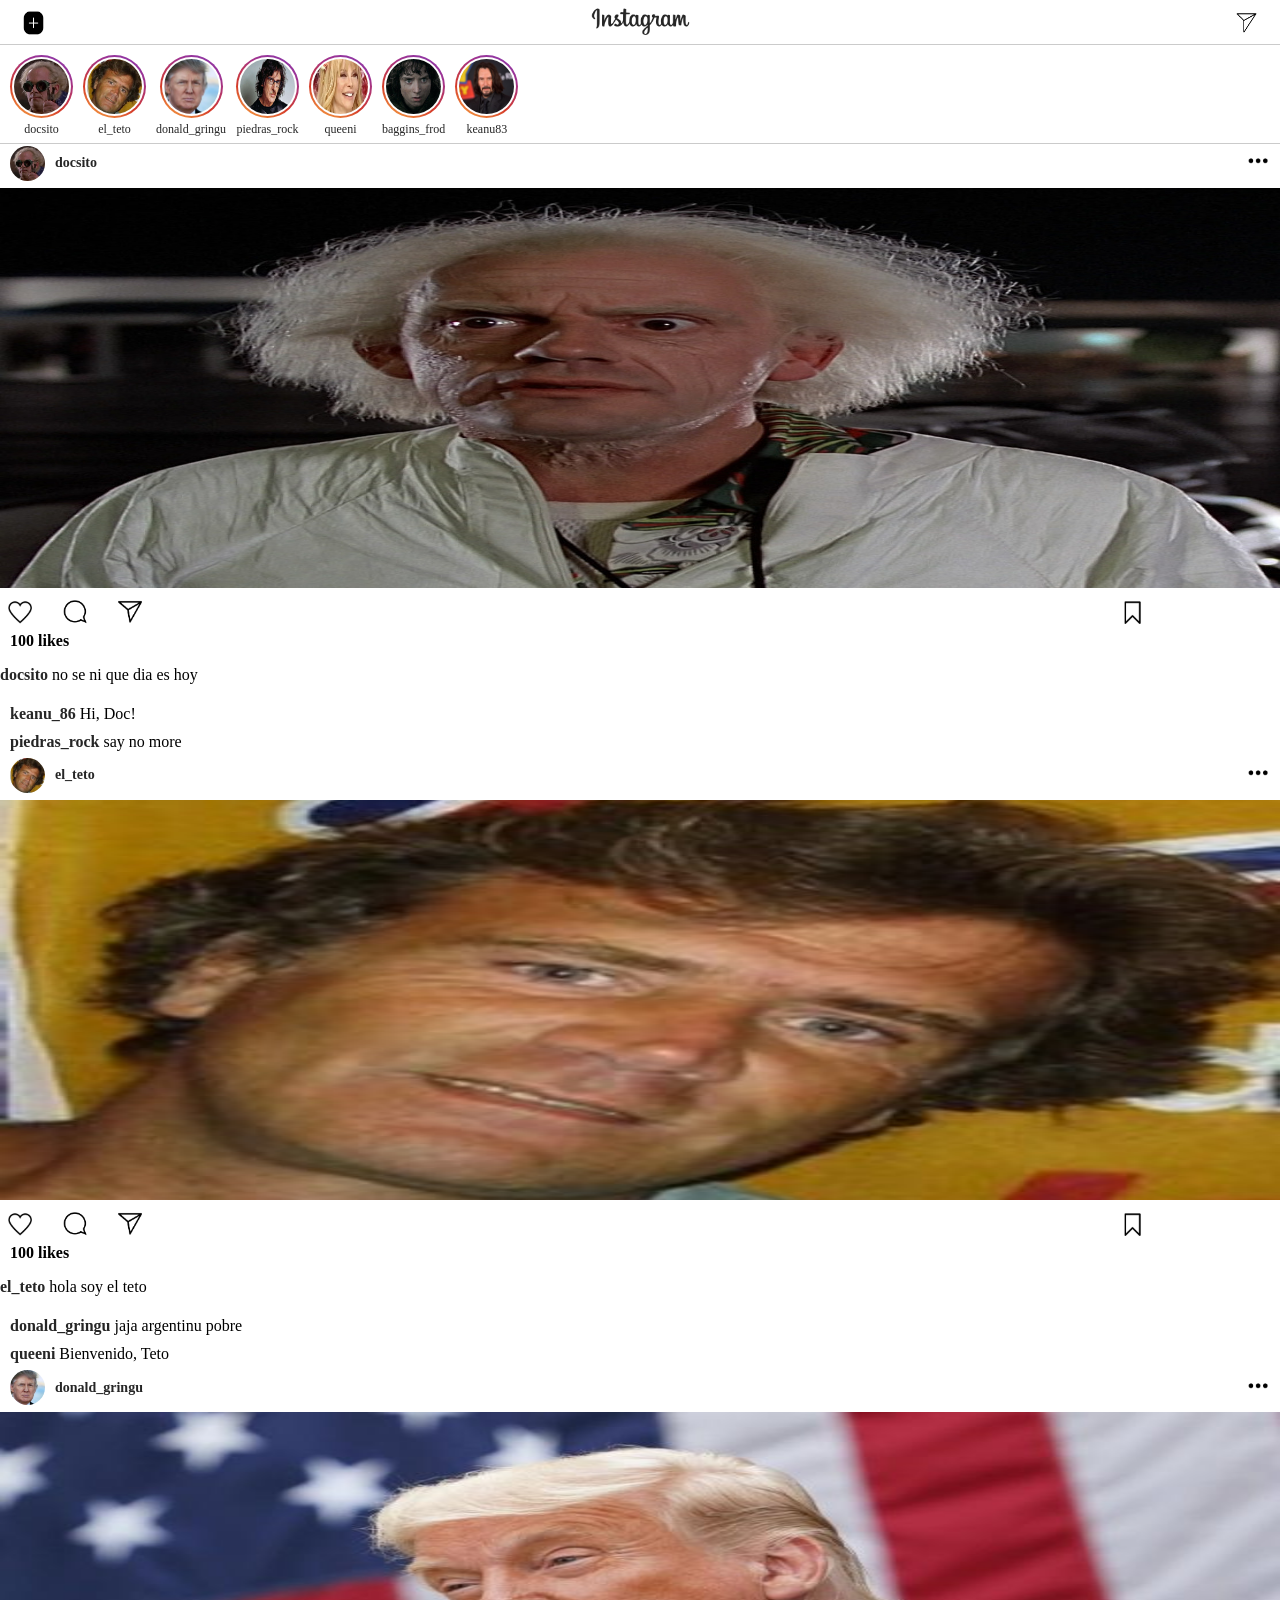
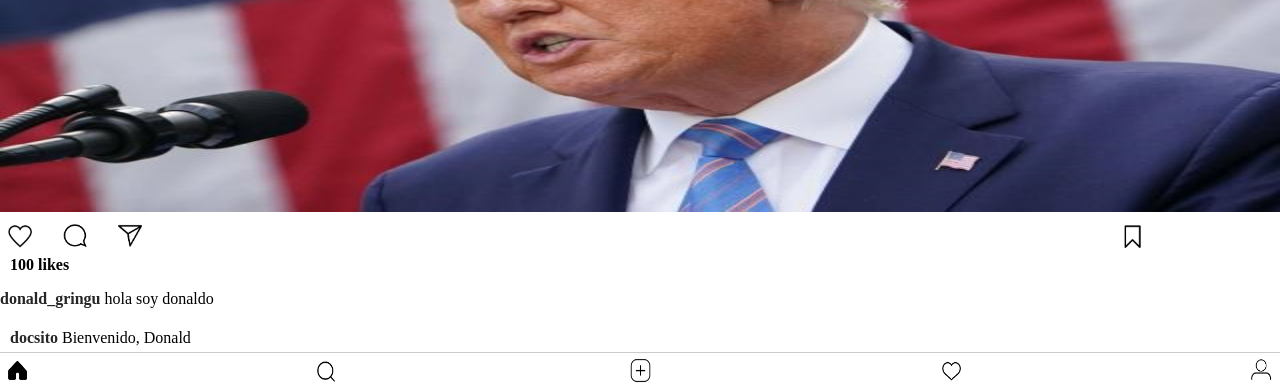
==== cloneIg.html @ 2cb638b6 "el clon del clon" ====
<!DOCTYPE html>
<html lang="es">

<head>
    <meta charset="UTF-8">
    <meta name="viewport" content="width=device-width, initial-scale=1.0">
    <title>Clone Ig</title>
    <link rel="stylesheet" href="CSS/cloneig.css">
    <link rel="stylesheet" href="CSS/cssPubli.css">
    <link href="CSS/stylenav.css" rel="stylesheet" type="text/css">
    <link rel="stylesheet" href="CSS/historia.css">


</head>

<body>
    <header>
        <a href="" class="new_story">
            <img class="story_cam" src="assets/iconos/new_act.png" alt="new story">
        </a>
        <a class="home" href="assets/iconos/Log_Ig_letr.png">
            <img class="homeImg" src="assets/iconos/instagram.png" alt="home">
        </a>
        <a href="" class="direct">
            <img src="assets/iconos/direct.png" alt="direct">
        </a href="">
    </header>
    <div class="linea"></div>
    <nav class="navigatebar" id="lugarParaHistorias">

        </div>
    </nav>
    <div id="lugarParaPonerHistorias" class="lugarParaMostrarHistorias"></div>
    <div class="linea"></div>
    <main id='main'>



    </main>
    <div class="linea"></div>
    <footer>
        <a class="home2" href="cloneIg.html">
            <img src="assets/iconos/home2.png" alt="home2">
        </a>
        <a class="explore" href="">
            <img src="assets/iconos/exploring.png" alt="explore">
        </a>
        <a class="new_post_button" href="">
            <img class="new_post" src="assets/iconos/new.png" alt="new post">
        </a>
        </a class="new_post_button" href="">
        <a href="" class="activity_button">
            <img class="activity" src="assets/iconos/like.png" alt="activity">
        </a>
        <a class="profile_button">
            <img class="profile" src="assets/iconos/profile.png" alt="your profile">
        </a>
    </footer>
</body>
<script src="JS/publicacion.js"></script>
<script src="JS/mostrarHistorias.js"></script>

</html>
---- CSS/cloneig.css ----
body {
  margin: 0em;
  background-color: rgba(var(--d87, 255, 255, 255), 1);
}

header {
  -webkit-box-align: center;
      -ms-flex-align: center;
          align-items: center;
  -webkit-box-orient: horizontal;
  -webkit-box-direction: normal;
      -ms-flex-direction: row;
          flex-direction: row;
  height: 44px;
  -webkit-box-pack: justify;
      -ms-flex-pack: justify;
          justify-content: space-between;
  padding: 0 16px;
  width: 100%;
  border: 0 solid #000000;
  -webkit-box-sizing: border-box;
          box-sizing: border-box;
  display: -webkit-box;
  display: -ms-flexbox;
  display: flex;
}

header img {
  height: 35px;
  width: 35px;
}

header .home .homeImg {
  height: 35px;
  width: 103px;
}

.main {
  width: 100%;
}

footer {
  display: -webkit-box;
  display: -ms-flexbox;
  display: flex;
  -webkit-box-align: center;
      -ms-flex-align: center;
          align-items: center;
  -webkit-box-pack: justify;
      -ms-flex-pack: justify;
          justify-content: space-between;
  -webkit-box-orient: horizontal;
  -webkit-box-direction: normal;
      -ms-flex-direction: row;
          flex-direction: row;
  height: 100%;
  border: 0 solid #000000;
  -webkit-box-sizing: border-box;
          box-sizing: border-box;
}

footer img {
  height: 35px;
  width: 35px;
}
/*# sourceMappingURL=cloneig.css.map */
---- CSS/cssPubli.css ----
@font-face{
    font-family: 'Roboto';
    src: url('https://fonts.googleapis.com/css?family=Roboto');
}

body {
     margin: 0px;
}
    
.publicacion {
    width: 100%;
    height: auto;
    display: flex;
    align-content: center;
    justify-content: center;
    flex-direction: column;
}
/* cabecera */

.headerPublicacion {
    display: flex;
    flex-direction: row;
    justify-content: space-between;
    align-items: center;
    margin-bottom: 5px;
}

.infoPerfil {
    margin-left: 10px;
    display: flex;
    flex-direction: row;
    align-items: center;
}

.nombrePerfilPubli {
    font-size: 14px;
}

.imgOpciones {
    height: 24px;
    width: 24px;
}

.nombrePerfil {
    margin-left: 10px;
    text-decoration: none;
    color: #262626;
}

.opcionesPublicacion {
    margin-right: 10px;
}

.fotoPerfil {
    height: 35px;
    width: 35px;
    border-radius: 150px;
}
/* cierra cabecera */

.fotoPublicacion {
    width: 100%;
    height: auto;
    max-height: 400px;
}
/* parte de los iconos de abajo de la foto */

.iconosPublicacion {
    display: flex;
    flex-direction: row;
    justify-content: space-between;
    width: 90%;
    align-self: center;
}

.sociales {
    display: flex;
    flex-direction: row;
    justify-content: space-between;
    width: 30%;
    max-width: 150px;
}

.sociales img {
    height: 24px;
    width: auto;
    margin: 8px;
}

.guardar {
    height: 24px;
    width: auto;
    margin: 8px;
}

.cantMG {
    font-weight: bold;
}
/* termina iconos */

.cantMG {
    margin-left: 10px;
}
/* comentarios */

.cajaComentarios {
    display: flex;
    flex-direction: column;
    margin-left: 10px;
}

.cajaComentarios p {
    margin-top: 5px;
    margin-bottom: 5px;
}

.comentario {
    display: flex;
    flex-direction: row;
}

.perfilComentario {
    text-decoration: none;
    font-weight: bold;
    color: #262626;
}
/* termina Comentarios */
---- CSS/stylenav.css ----
@font-face{
    font-family: 'Roboto';
    src: url('https://fonts.googleapis.com/css?family=Roboto');
}
* {
	box-sizing: border-box;
}

body {
	margin: 0;
	font-family: 'Roboto';
}

.navigatebar {
	overflow-x: scroll;
	scroll-snap-type: x mandatory;
  	display: flex;
 	align-items: center;
}

.child {
	height: 100%;
	scroll-snap-align: start;
	padding-left: 10px;
	padding-top: 10px;
    display: flex;
    flex-direction: column;
	align-items: center;
	justify-content: center;
	font-family: 'Roboto';
}
.textito{
	margin-block-start: 0.3em;
	margin-block-end: 0.5em;
	font-size: 12px;
	font-weight: 400;
	color: #262626;
}

.border{
	border-radius: 50%;
	background: linear-gradient(207deg, rgba(131,58,180,1) 0%, rgba(160,51,144,1) 27%, rgba(212,59,42,1) 65%, rgba(252,176,69,1) 100%);float: left;
	width: 63px;
	height: 63px;	
	display: flex;
	justify-content: center;
	align-items: center;

}

.historia{
    width: 59px;
    height: 59px;
    border-radius:50%;
	border:2px solid transparent;
	box-sizing: border-box;
	background: white;

}
.linea{
	background-color: #cbcbcb;
	width: 100%;
	height: 1px;
}
---- CSS/historia.css ----
.fotoHistoria {
  height: auto;
  width: 100%;
}

#lugarParaPonerHistorias {
  height: 100%;
}
.lugarParaMostrarHistorias {
  height: 500px;
  background-color: black;
}
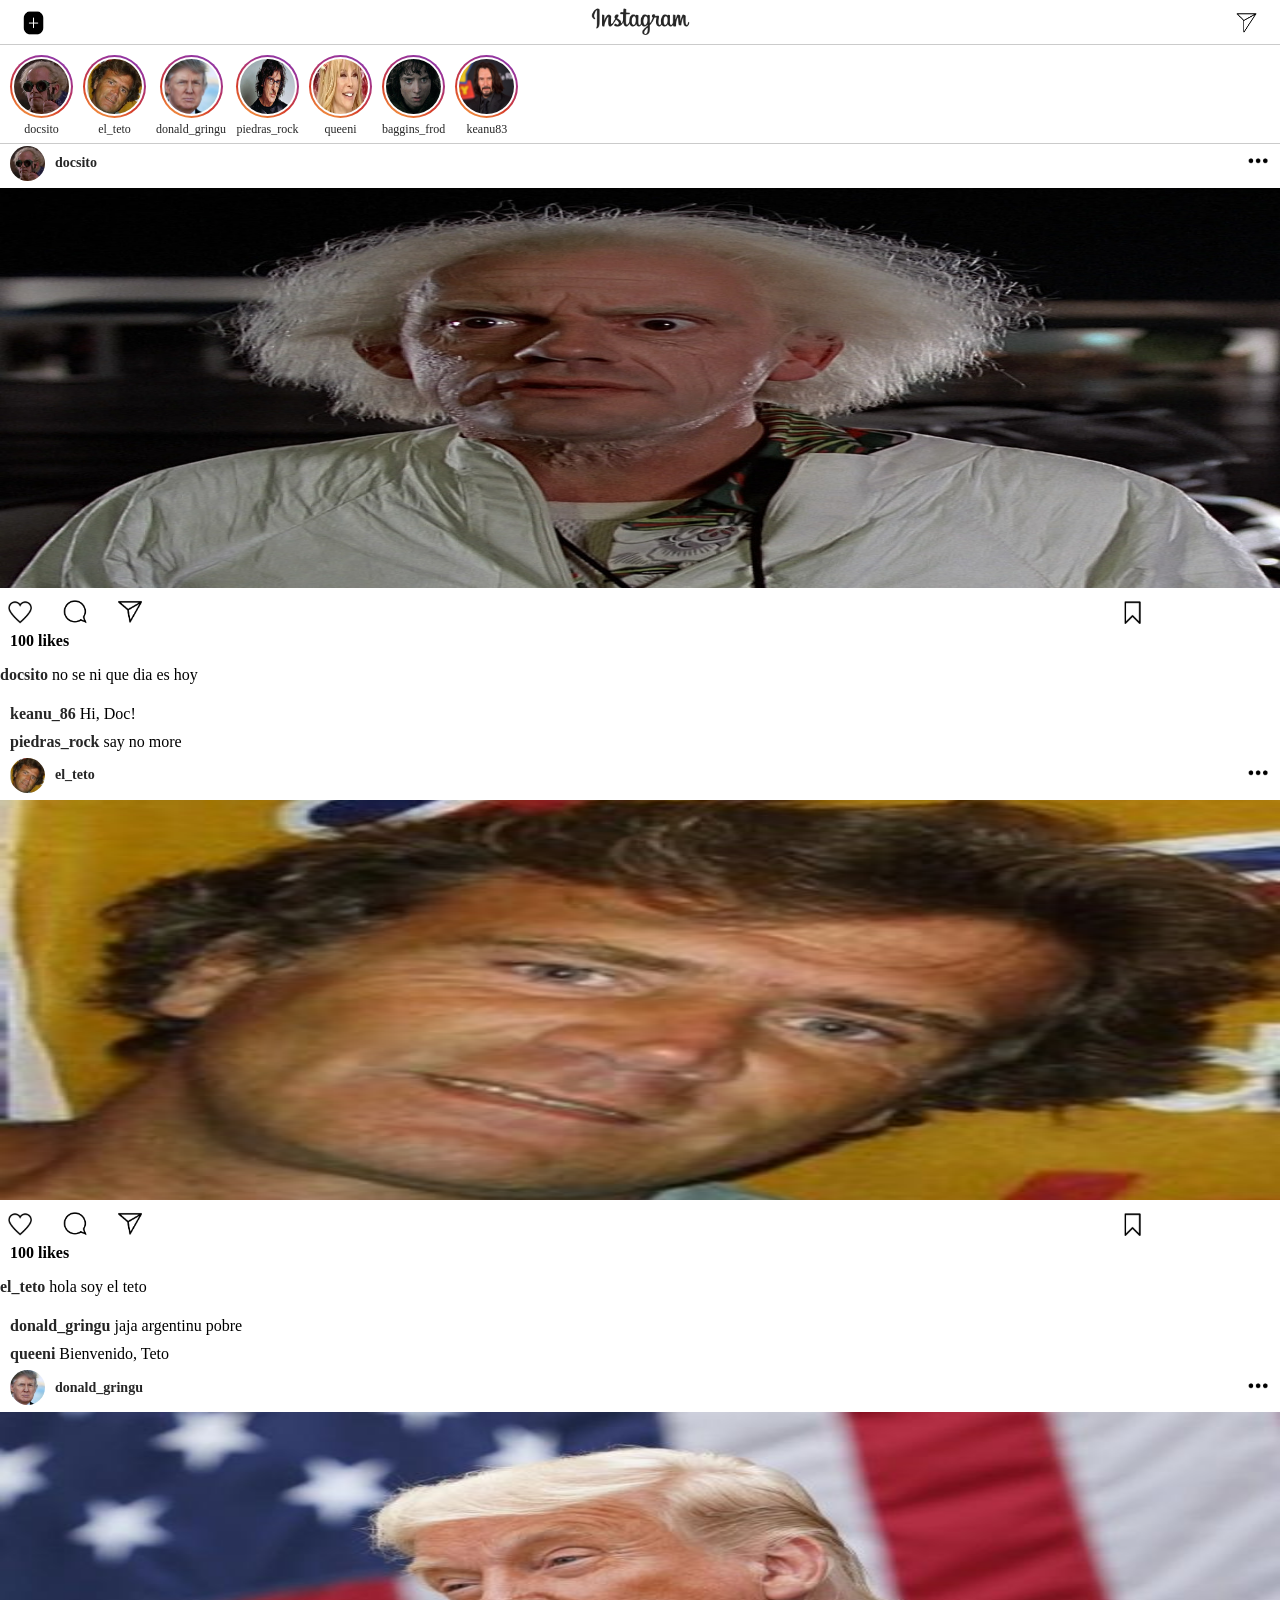
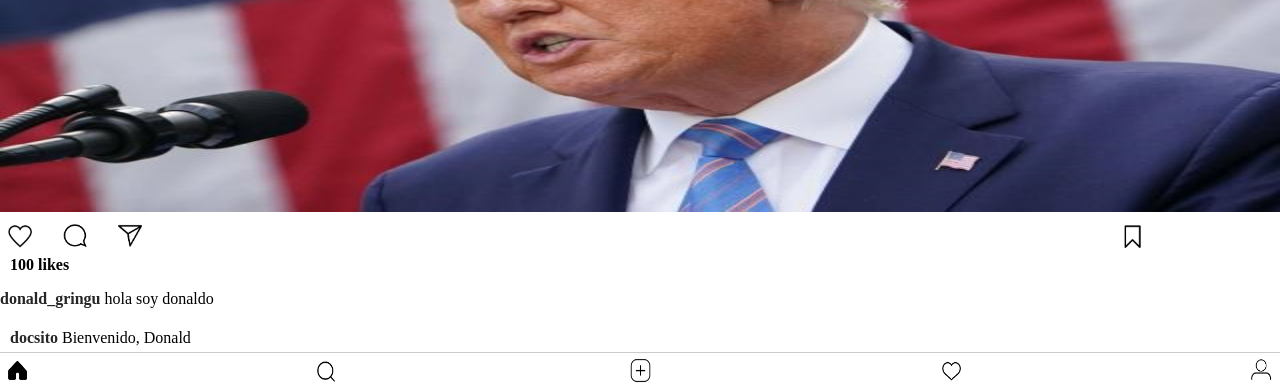
==== commit e665136d: "estilo a las historias" ====
--- a/cloneIg.html
+++ b/cloneIg.html
@@ -14,6 +14,7 @@
 </head>
 
 <body>
+    <div id="lugarParaPonerHistorias" class="lugarParaMostrarHistorias oculto"></div>
     <header>
         <a href="" class="new_story">
             <img class="story_cam" src="assets/iconos/new_act.png" alt="new story">
@@ -28,9 +29,8 @@
     <div class="linea"></div>
     <nav class="navigatebar" id="lugarParaHistorias">
 
-        </div>
+      
     </nav>
-    <div id="lugarParaPonerHistorias" class="lugarParaMostrarHistorias"></div>
     <div class="linea"></div>
     <main id='main'>
 
@@ -58,6 +58,8 @@
     </footer>
 </body>
 <script src="JS/publicacion.js"></script>
-<script src="JS/mostrarHistorias.js"></script>
+<script src="JS/historias/mostrarHistorias.js"></script>
+<script src="JS/historias/mostrarHistoriasNuevo.js"></script>
+<script src="JS/historias/cambiarVisibilidad.js"></script>
 
 </html>
--- a/CSS/historia.css
+++ b/CSS/historia.css
@@ -5,8 +5,20 @@
 
 #lugarParaPonerHistorias {
   height: 100%;
+  width: 100%;
+}
+.oculto {
+  visibility: hidden;
+}
+.visible {
+  visibility: visible;
 }
 .lugarParaMostrarHistorias {
   height: 500px;
   background-color: black;
+  position: fixed;
+  display: flex;
+  flex-direction: column;
+  align-items: center;
+  justify-content: center;
 }
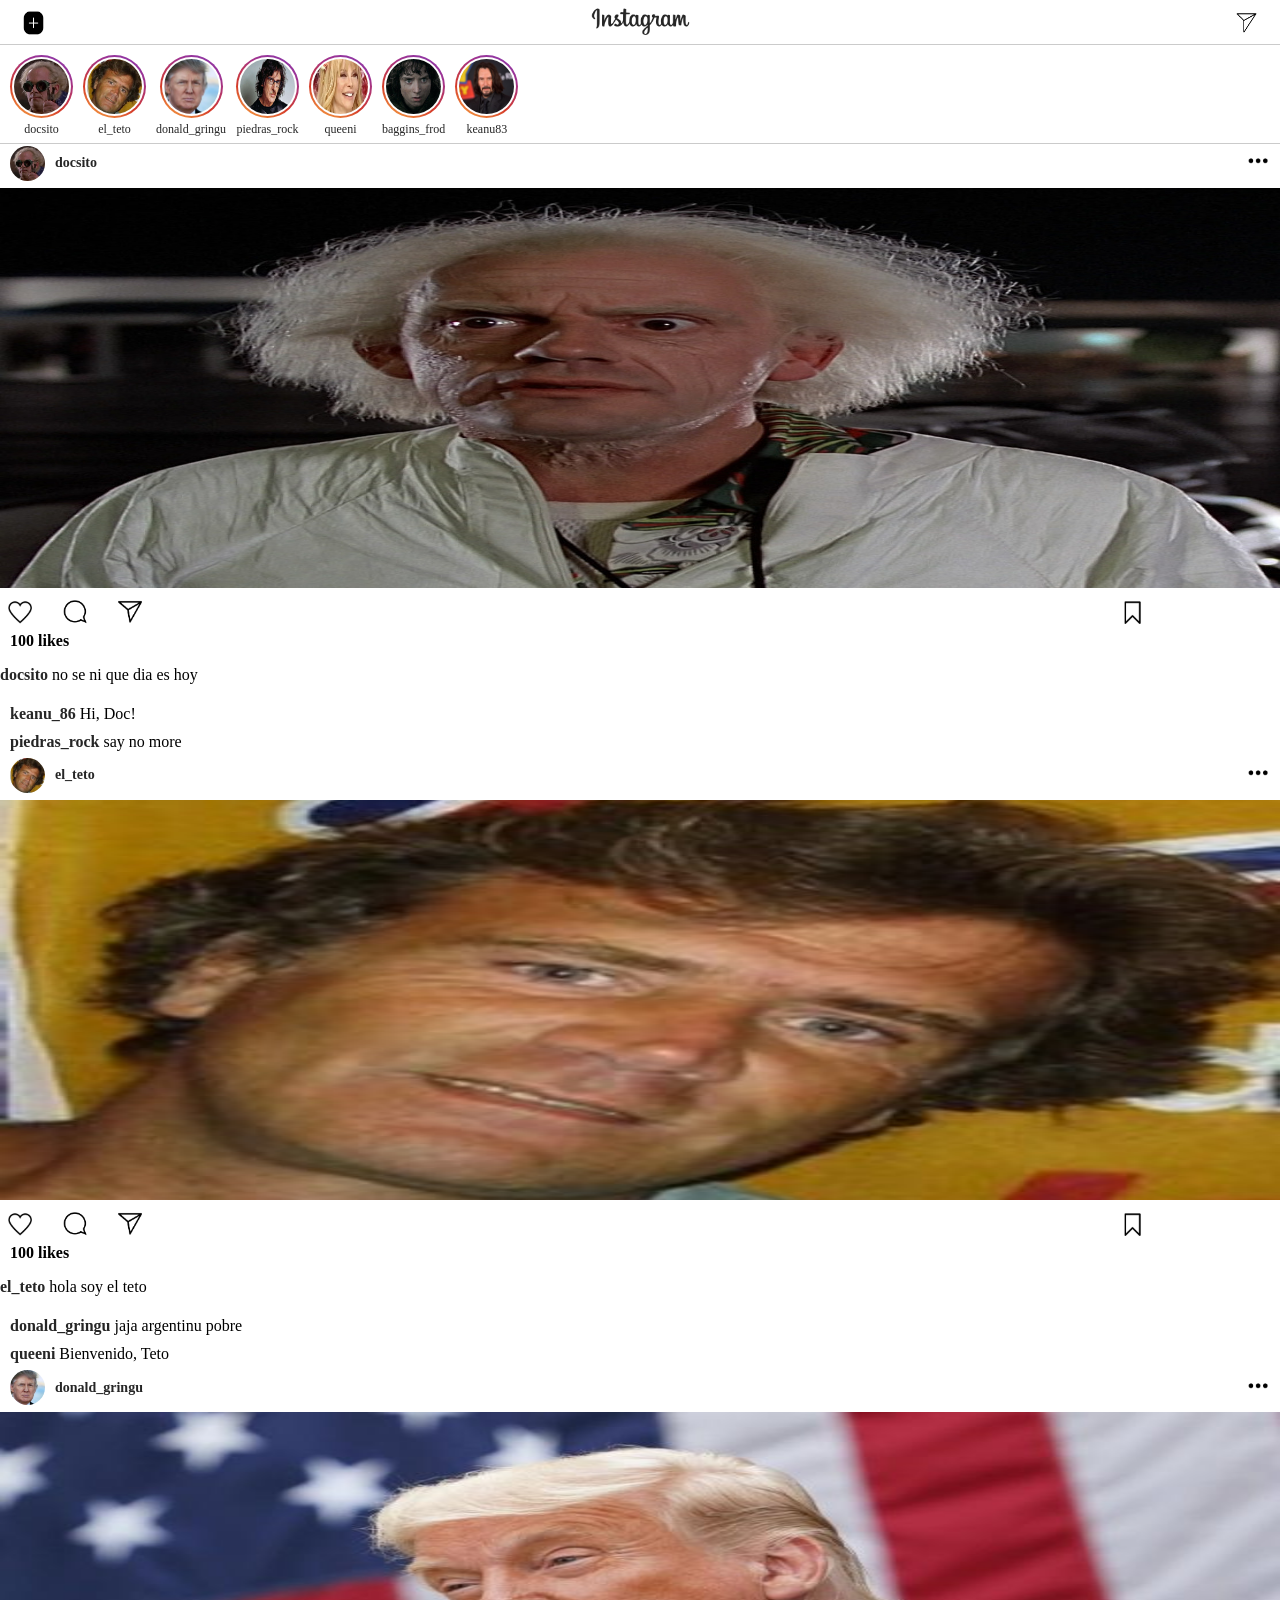
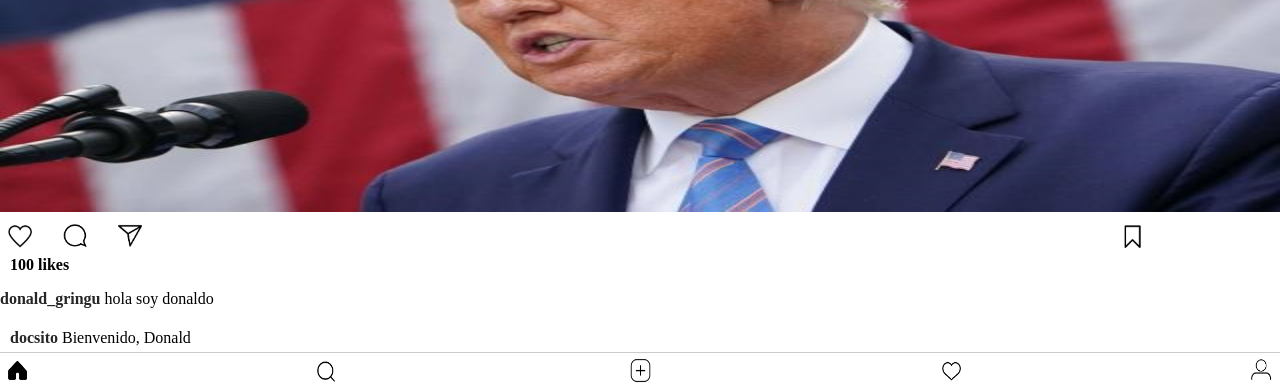
==== commit a3426560: "intento de arreglar historias" ====
--- a/cloneIg.html
+++ b/cloneIg.html
@@ -14,7 +14,11 @@
 </head>
 
 <body>
-    <div id="lugarParaPonerHistorias" class="lugarParaMostrarHistorias oculto"></div>
+    <div id="contenedorParaPonerHistorias">
+    <div id="lugarParaPonerHistorias" class="lugarParaMostrarHistorias oculto">
+       <div id="cerrar" class="cerrar">cerrar</div>
+    </div>
+    </div>
     <header>
         <a href="" class="new_story">
             <img class="story_cam" src="assets/iconos/new_act.png" alt="new story">
@@ -59,7 +63,8 @@
 </body>
 <script src="JS/publicacion.js"></script>
 <script src="JS/historias/mostrarHistorias.js"></script>
-<script src="JS/historias/mostrarHistoriasNuevo.js"></script>
+<script src="JS/historias/abrirHistorias.js"></script>
 <script src="JS/historias/cambiarVisibilidad.js"></script>
+<script src="JS/historias/cerrarHistorias.js"></script>
 
 </html>
--- a/CSS/historia.css
+++ b/CSS/historia.css
@@ -22,3 +22,7 @@
   align-items: center;
   justify-content: center;
 }
+
+.cerrar {
+  color: wheat;
+}
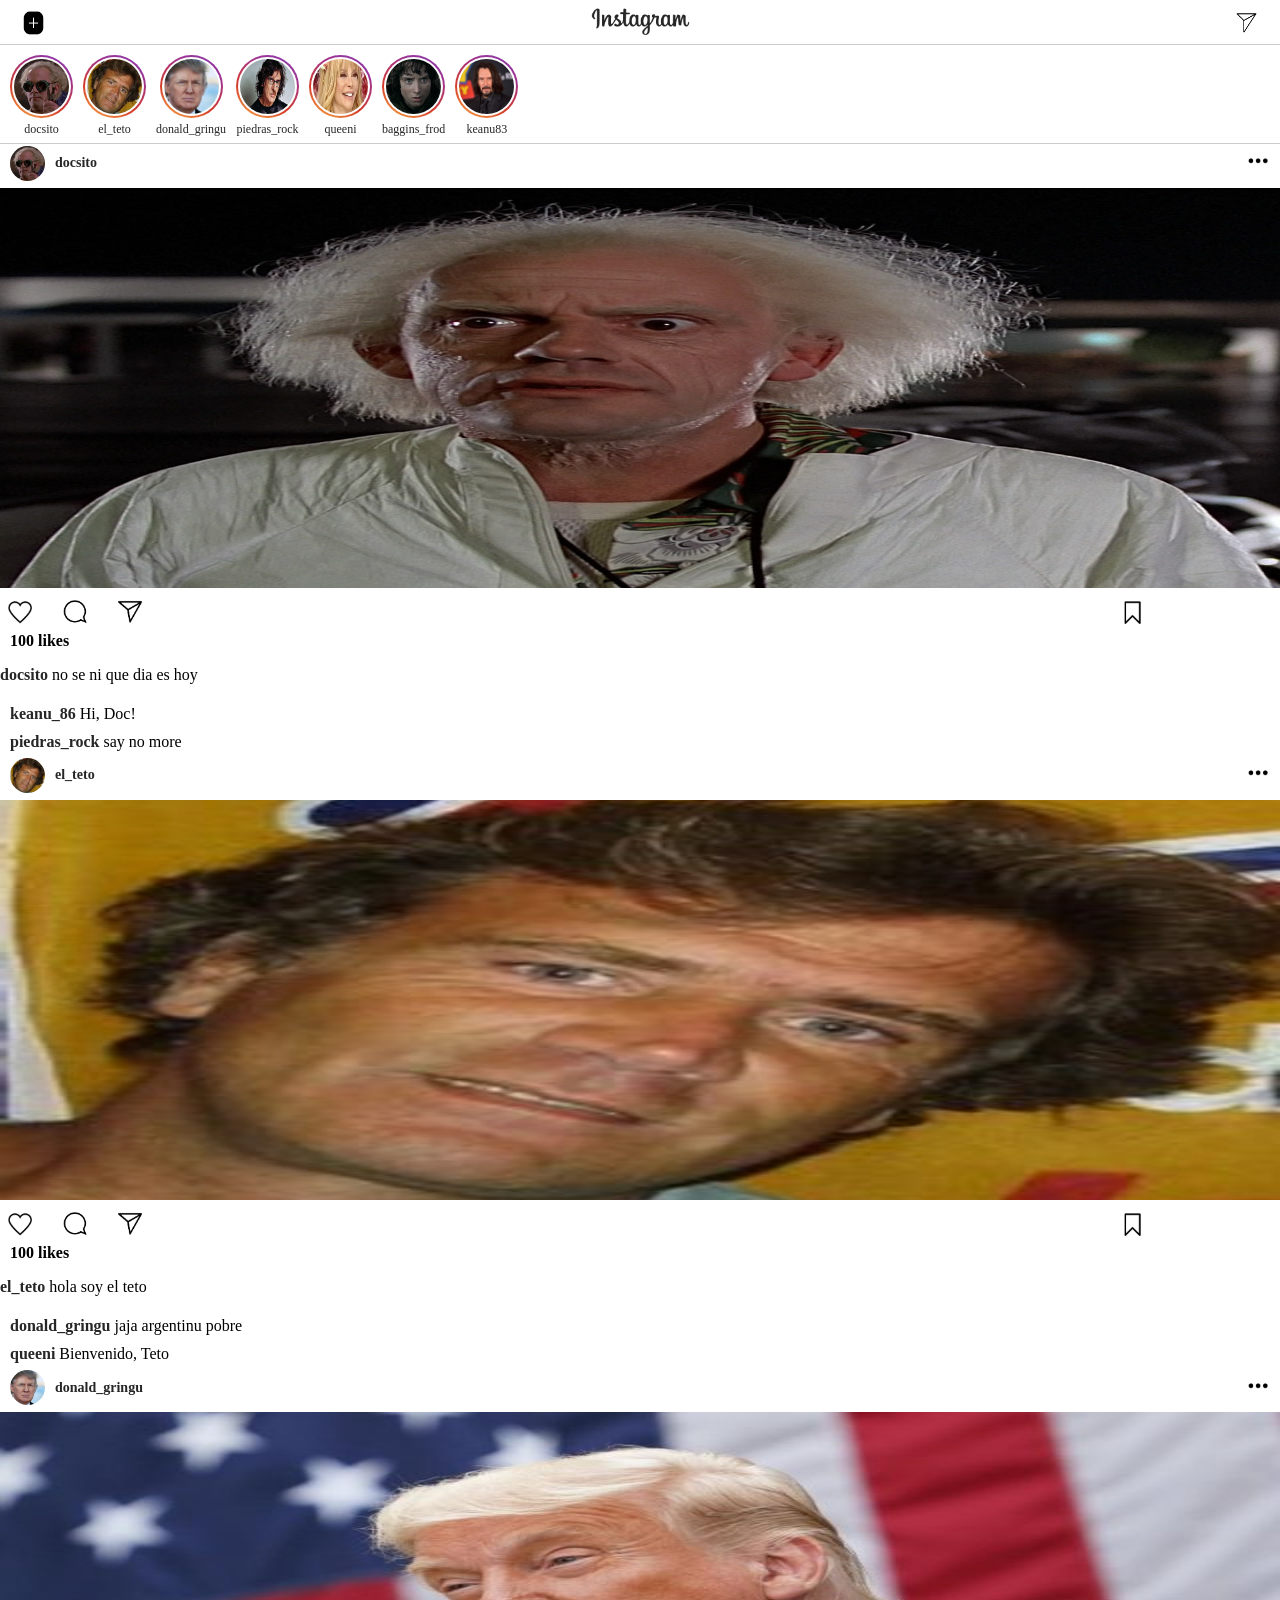
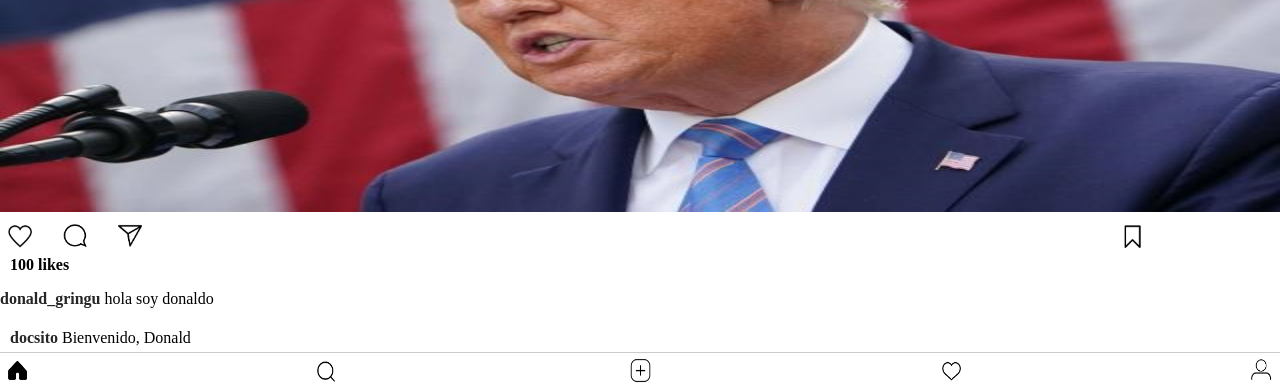
==== commit b74184fc: "cambie index" ====
--- a/cloneIg.html
+++ b/cloneIg.html
@@ -9,6 +9,7 @@
     <link rel="stylesheet" href="CSS/cssPubli.css">
     <link href="CSS/stylenav.css" rel="stylesheet" type="text/css">
     <link rel="stylesheet" href="CSS/historia.css">
+    <link rel="stylesheet" href="CSS/formularioAnadir.css">
 
 
 </head>
@@ -42,6 +43,25 @@
 
     </main>
     <div class="linea"></div>
+    <!-- <form action="">
+        <input type="text" name="Foto" id="Foto">
+        <input type="text" name="Descripcion" id="Descripcion">
+        <button id="botonSubmit">a</button>
+         
+    </form> -->
+    <div class="form-popup" id="publicacionNueva">
+        <form class="anadirPublicacion">
+         
+         <b>Link de la foto</b>
+          <input class="input" type="text" placeholder="Link" name="fotoNueva"id="Foto" required >
+      
+          <b>Descripcion</b>
+          <input class="input" type="text" placeholder="Descripcion" name="Descripcion" id="Descripcion"required>
+      
+          <button id="botonSubmit" class="btn">Añadir</button>
+          <button id="botonCerrar"class="btn cancel" onclick="closeForm()">Cerrar</button>
+        </form>
+      </div>
     <footer>
         <a class="home2" href="cloneIg.html">
             <img src="assets/iconos/home2.png" alt="home2">
@@ -49,9 +69,9 @@
         <a class="explore" href="">
             <img src="assets/iconos/exploring.png" alt="explore">
         </a>
-        <a class="new_post_button" href="">
+        <div class="new_post_button" href="" id="botonParaAnadirHistorias">
             <img class="new_post" src="assets/iconos/new.png" alt="new post">
-        </a>
+        </div>
         </a class="new_post_button" href="">
         <a href="" class="activity_button">
             <img class="activity" src="assets/iconos/like.png" alt="activity">
@@ -66,5 +86,8 @@
 <script src="JS/historias/abrirHistorias.js"></script>
 <script src="JS/historias/cambiarVisibilidad.js"></script>
 <script src="JS/historias/cerrarHistorias.js"></script>
+<script src="JS/obtenerInfo.js"></script>
+<script src="JS/anadirPublicacion.js"></script>
+<script src="JS/indexLogin.js"></script>
 
 </html>
--- a/CSS/formularioAnadir.css
+++ b/CSS/formularioAnadir.css
@@ -0,0 +1,44 @@
+/* The popup form - hidden by default */
+.form-popup {
+  display: none;
+  position: fixed;
+  bottom: 0;
+  /* right: 15px; */
+  /* border: 3px solid #f1f1f1; */
+  z-index: 9;
+  margin: auto;
+  width: 100%;
+}
+.anadirPublicacion {
+  height: 60%;
+  max-width: 600px;
+  width: 90%;
+  background-color: rgb(255, 253, 253, 0.9);
+  display: flex;
+  flex-direction: column;
+  align-items: center;
+  justify-content: center;
+  margin: auto;
+  border-radius: 2px;
+}
+
+.btn {
+  background: none;
+  color: inherit;
+  border: none;
+  padding: 0;
+  font: inherit;
+  cursor: pointer;
+  outline: inherit;
+  color: #2ca7f7;
+  margin-top: 5px;
+  margin-bottom: 5px;
+  font-size: large;
+}
+.cancel {
+  color: #ed4956;
+}
+.input {
+  height: 40px;
+  width: 100%;
+}
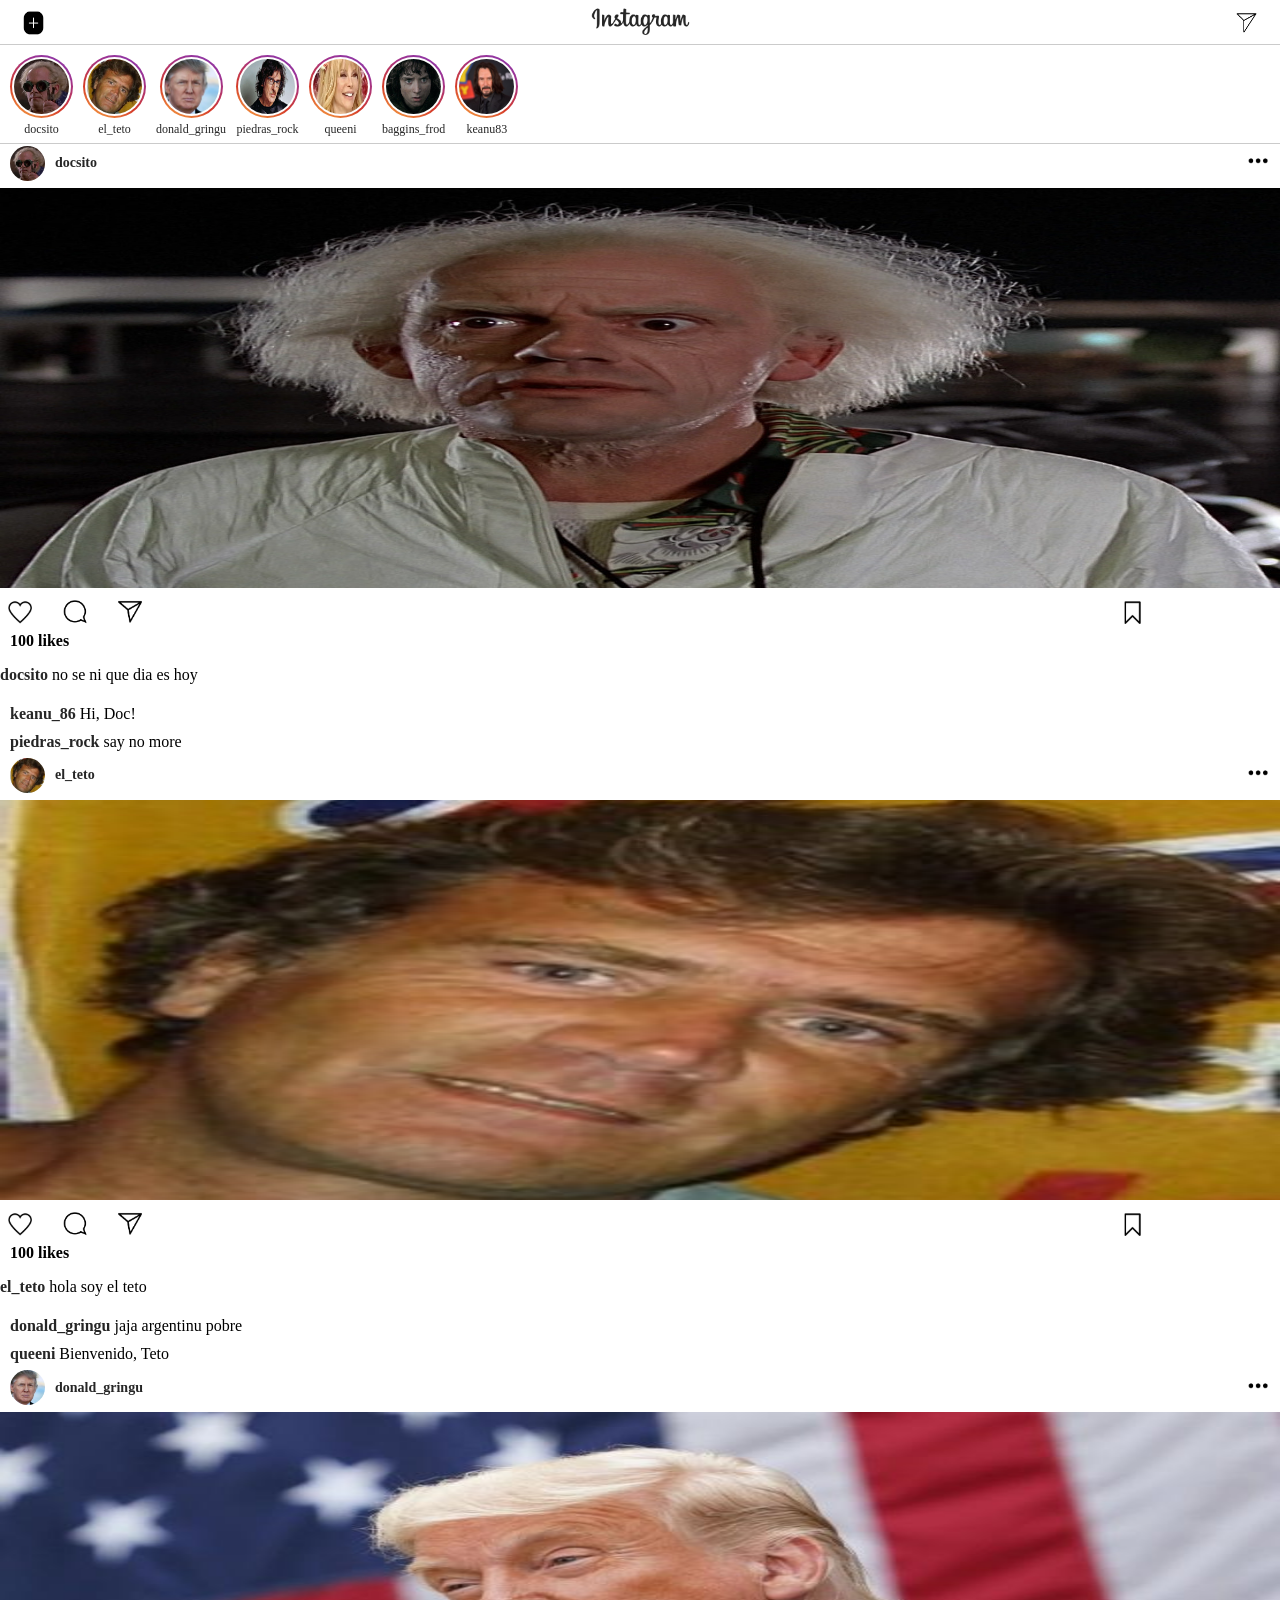
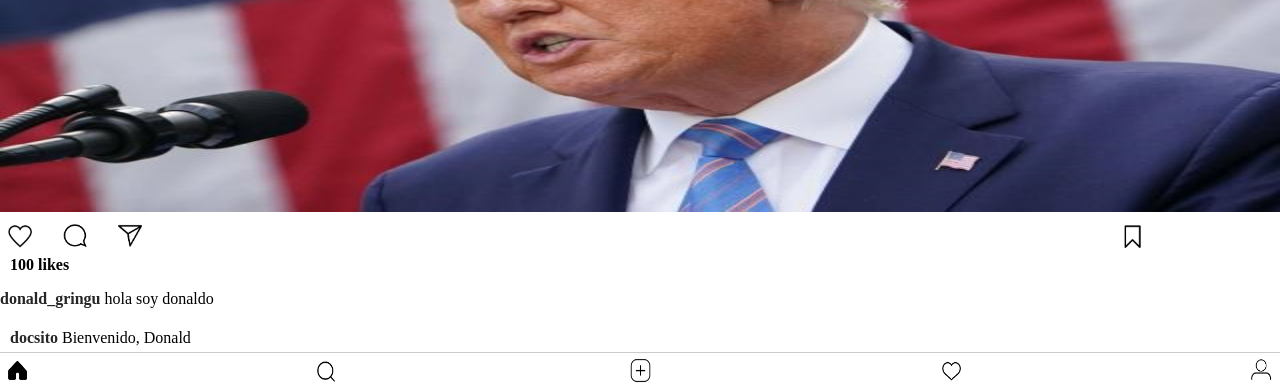
==== commit d4019fed: "ahora andan mejor las historias y aparece la foto del inicio de sesion abajo" ====
--- a/cloneIg.html
+++ b/cloneIg.html
@@ -15,11 +15,11 @@
 </head>
 
 <body>
-    <div id="contenedorParaPonerHistorias">
-    <div id="lugarParaPonerHistorias" class="lugarParaMostrarHistorias oculto">
-       <div id="cerrar" class="cerrar">cerrar</div>
+    
+    <div id="lugarParaPonerHistorias" class="lugarParaMostrarHistorias ">
+       <div id="cerrar" class="cerrar">x</div>
     </div>
-    </div>
+    
     <header>
         <a href="" class="new_story">
             <img class="story_cam" src="assets/iconos/new_act.png" alt="new story">
@@ -38,11 +38,12 @@
     </nav>
     <div class="linea"></div>
     <main id='main'>
+<div id="paraSeñalar"></div>
 
 
 
     </main>
-    <div class="linea"></div>
+    <div id="linea" class="linea"></div>
     <!-- <form action="">
         <input type="text" name="Foto" id="Foto">
         <input type="text" name="Descripcion" id="Descripcion">
@@ -62,7 +63,7 @@
           <button id="botonCerrar"class="btn cancel" onclick="closeForm()">Cerrar</button>
         </form>
       </div>
-    <footer>
+    <footer class="soyElFooter">
         <a class="home2" href="cloneIg.html">
             <img src="assets/iconos/home2.png" alt="home2">
         </a>
@@ -76,8 +77,8 @@
         <a href="" class="activity_button">
             <img class="activity" src="assets/iconos/like.png" alt="activity">
         </a>
-        <a class="profile_button">
-            <img class="profile" src="assets/iconos/profile.png" alt="your profile">
+        <a class="profile_button" >
+            <img id="profile_img" class="profile" src="assets/iconos/profile.png" alt="your profile">
         </a>
     </footer>
 </body>
@@ -88,6 +89,7 @@
 <script src="JS/historias/cerrarHistorias.js"></script>
 <script src="JS/obtenerInfo.js"></script>
 <script src="JS/anadirPublicacion.js"></script>
-<script src="JS/indexLogin.js"></script>
+<script src="JS/inicioDeSesion.js"></script>
+<!-- <script src="JS/indexLogin.js"></script> -->
 
 </html>
--- a/CSS/cloneig.css
+++ b/CSS/cloneig.css
@@ -5,21 +5,21 @@
 
 header {
   -webkit-box-align: center;
-      -ms-flex-align: center;
-          align-items: center;
+  -ms-flex-align: center;
+  align-items: center;
   -webkit-box-orient: horizontal;
   -webkit-box-direction: normal;
-      -ms-flex-direction: row;
-          flex-direction: row;
+  -ms-flex-direction: row;
+  flex-direction: row;
   height: 44px;
   -webkit-box-pack: justify;
-      -ms-flex-pack: justify;
-          justify-content: space-between;
+  -ms-flex-pack: justify;
+  justify-content: space-between;
   padding: 0 16px;
   width: 100%;
   border: 0 solid #000000;
   -webkit-box-sizing: border-box;
-          box-sizing: border-box;
+  box-sizing: border-box;
   display: -webkit-box;
   display: -ms-flexbox;
   display: flex;
@@ -44,23 +44,27 @@
   display: -ms-flexbox;
   display: flex;
   -webkit-box-align: center;
-      -ms-flex-align: center;
-          align-items: center;
+  -ms-flex-align: center;
+  align-items: center;
   -webkit-box-pack: justify;
-      -ms-flex-pack: justify;
-          justify-content: space-between;
+  -ms-flex-pack: justify;
+  justify-content: space-between;
   -webkit-box-orient: horizontal;
   -webkit-box-direction: normal;
-      -ms-flex-direction: row;
-          flex-direction: row;
+  -ms-flex-direction: row;
+  flex-direction: row;
   height: 100%;
   border: 0 solid #000000;
   -webkit-box-sizing: border-box;
-          box-sizing: border-box;
+  box-sizing: border-box;
 }
 
 footer img {
   height: 35px;
   width: 35px;
 }
-/*# sourceMappingURL=cloneig.css.map */+.profile {
+  border-radius: 50%;
+}
+
+/*# sourceMappingURL=cloneig.css.map */
--- a/CSS/historia.css
+++ b/CSS/historia.css
@@ -7,17 +7,12 @@
   height: 100%;
   width: 100%;
 }
-.oculto {
-  visibility: hidden;
-}
-.visible {
-  visibility: visible;
-}
+
 .lugarParaMostrarHistorias {
   height: 500px;
   background-color: black;
   position: fixed;
-  display: flex;
+  display: none;
   flex-direction: column;
   align-items: center;
   justify-content: center;
